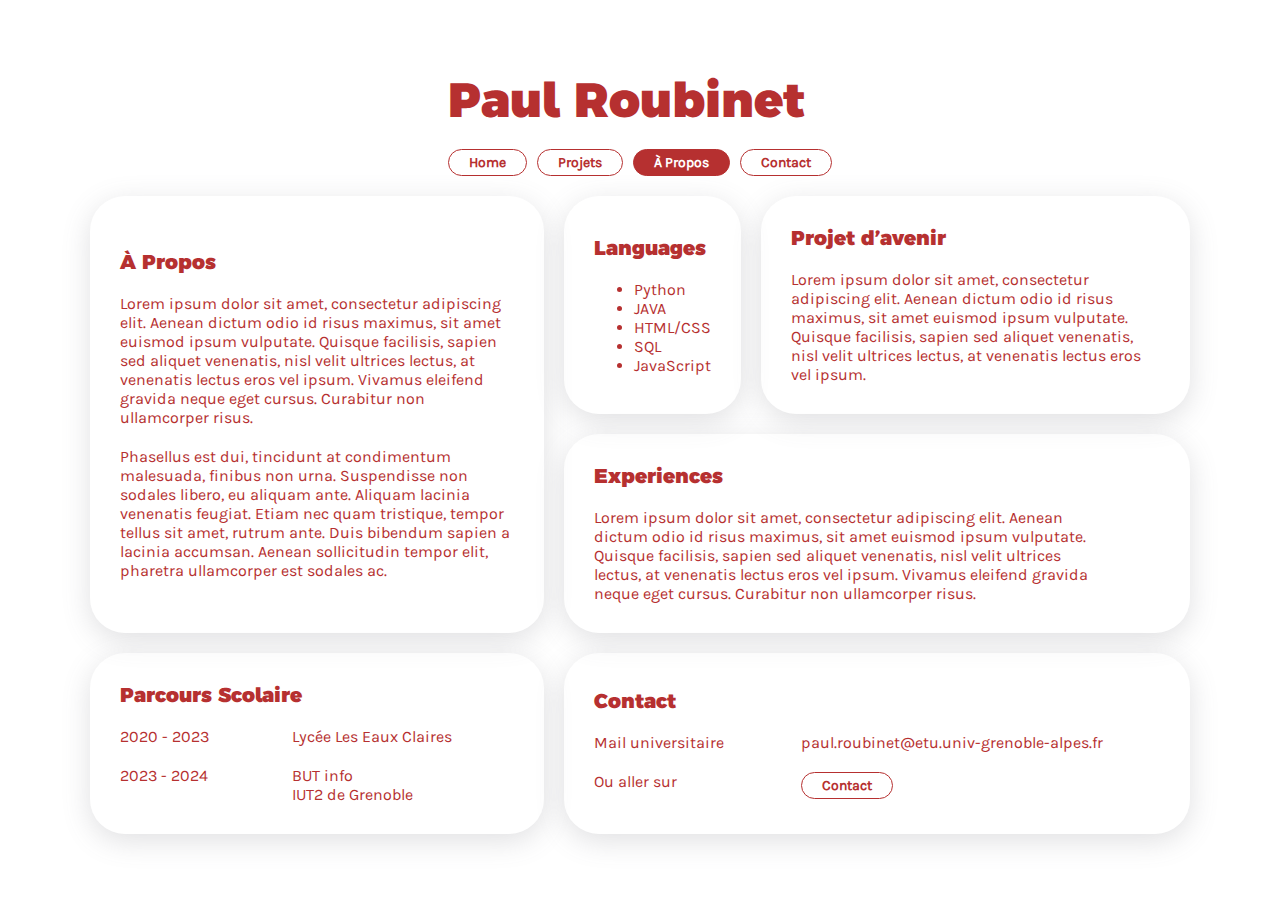
==== about.html @ 7966dd15 "Update widget styles and fix typos in about.html" ====
<!DOCTYPE html>
<html lang="en">
<head>
    <meta charset="UTF-8">
    <meta name="viewport" content="width=device-width, initial-scale=1.0">
    <title>Paul Roubinet</title>
    <link rel="stylesheet" href="style.css">
</head>
<body>

    <div class="scroll-watcher"></div>

    <div class="container">
        <div class="insideContainer">

            <h1>
                Paul Roubinet
            </h1>

            <div class="nav-bar">
                <ul>
                    <li><a href="index.html">Home</a></li>
                    <li><a href="projets.html">Projets</a></li>
                    <li><a class="current-page" href="#">À&nbsp;Propos</a></li>
                    <li><a href="contact.html">Contact</a></li>
                </ul>
            </div>

        </div>

        <div class="widgets">
            <div class="widget about">
                <h2>À Propos</h2>
                <p>
                    Lorem ipsum dolor sit amet, consectetur adipiscing elit. 
                    Aenean dictum odio id risus maximus, sit amet euismod ipsum vulputate. 
                    Quisque facilisis, sapien sed aliquet venenatis, nisl velit ultrices lectus,
                    at venenatis lectus eros vel ipsum. Vivamus eleifend gravida neque eget cursus.
                    Curabitur non ullamcorper risus.
                </p>
                <p>
                    Phasellus est dui, tincidunt at condimentum malesuada, finibus non urna. 
                    Suspendisse non sodales libero, eu aliquam ante. 
                    Aliquam lacinia venenatis feugiat. Etiam nec quam tristique,
                    tempor tellus sit amet, rutrum ante. Duis bibendum sapien a lacinia accumsan. 
                    Aenean sollicitudin tempor elit, pharetra ullamcorper est sodales ac.
                </p>
            </div>
            <div class="widget education">
                <h2>Parcours Scolaire</h2>
                <div class="grid">
                    <div class="one">2020 - 2023</div>
                    <div class="two">Lycée Les Eaux Claires</div>
                    <div class="three">2023 - 2024</div>
                    <div class="four">BUT info <br>
                                        IUT2 de Grenoble</div>
                </div>
            </div>
            <div class="widget langues">
                <h2>Languages</h2>
                <ul>
                    <li>Python</li>
                    <li>JAVA</li>
                    <li>HTML/CSS</li>
                    <li>SQL</li>
                    <li>JavaScript</li>
                </ul>
            </div>
            <div class="widget avenir">
                <h2>Projet d’avenir</h2>
                <p>
                    Lorem ipsum dolor sit amet, consectetur adipiscing elit.
                    Aenean dictum odio id risus maximus, sit amet euismod ipsum vulputate. 
                    Quisque facilisis, sapien sed aliquet venenatis, nisl velit ultrices lectus,
                    at venenatis lectus eros vel ipsum.
                </p>
            </div>
            <div class="widget experices">
                <h2>
                    Experiences
                </h2>
                <p>
                    Lorem ipsum dolor sit amet, consectetur adipiscing elit. 
                    Aenean dictum odio id risus maximus, sit amet euismod ipsum vulputate. 
                    Quisque facilisis, sapien sed aliquet venenatis, nisl velit ultrices lectus,
                    at venenatis lectus eros vel ipsum. Vivamus eleifend gravida neque eget cursus.
                    Curabitur non ullamcorper risus.
                </p>
            </div>
            <div class="widget contact">
                <h2>Contact</h2>
                <div class="grid">
                    <div class="one">Mail universitaire</div>
                    <div class="tow">paul.roubinet@etu.univ-grenoble-alpes.fr</div>
                    <div class="three">Ou aller sur</div>
                    <div class="four">
                        <a href="contact.html">Contact</a>
                    </div>
                </div>
            </div>
        </div>

    </div>


    <script src="menu.js"></script>
</body>
</html>
---- style.css ----
@font-face {
  font-family: "Argentum-Sans-Black";
  src: url("fonts/Argentum-Sans-Black.ttf.woff") format("woff"), url("fonts/Argentum-Sans-Black.ttf.svg#Argentum-Sans-Black") format("svg"), url("fonts/Argentum-Sans-Black.ttf.eot"), url("fonts/Argentum-Sans-Black.ttf.eot?#iefix") format("embedded-opentype");
  font-weight: normal;
  font-style: normal;
}
@font-face {
  font-family: "Karla";
  src: url("fonts/Karla.ttf.woff") format("woff"), url("fonts/Karla.ttf.svg#Karla") format("svg"), url("fonts/Karla.ttf.eot"), url("fonts/Karla.ttf.eot?#iefix") format("embedded-opentype");
  font-weight: normal;
  font-style: normal;
}
* {
  transition: all 0.3s ease-in-out;
}

html {
  font-size: 16px;
  font-family: "karla";
  font-weight: 100;
  scroll-behavior: smooth;
  color: #B63030;
  background-image: url("img/Gradient.jpg");
  background-size: cover;
  background-repeat: no-repeat;
  background-attachment: fixed;
  background-position: center;
  height: 100%;
}

body {
  display: flex;
  justify-content: center;
  align-items: center;
  flex-direction: column;
  height: auto;
  margin: 0;
  padding: 0;
}
body a {
  text-decoration: none;
  color: #B63030;
}
body .scroll-watcher {
  height: 5px;
  position: fixed;
  top: 0;
  z-index: 1000;
  background-color: #B63030;
  width: 100%;
  scale: 0 1;
  transform-origin: left;
  animation: scroll-watcher linear;
  animation-timeline: scroll();
}
@keyframes scroll-watcher {
  to {
    scale: 1 1;
  }
}
body .container {
  position: relative;
  display: flex;
  justify-content: center;
  flex-flow: column nowrap;
  align-items: center;
  min-width: 100%;
  min-height: 100svh;
}
body .container .insideContainer {
  display: flex;
  justify-content: center;
  flex-flow: column nowrap;
  align-items: left;
  gap: 10px;
}
body .container .insideContainer .projetDetails {
  display: flex;
  flex-direction: column;
  padding: 25px;
  background: rgba(255, 255, 255, 0.6);
  width: calc(100% - 50px);
  height: auto;
  box-shadow: rgba(100, 100, 111, 0.2) 0px 7px 29px 0px;
  border-radius: 25px;
}
body .container .insideContainer .projetDetails h3 {
  margin: 0;
}
body .container .insideContainer form {
  display: flex;
  flex-direction: column;
  gap: 10px;
  background: rgba(255, 255, 255, 0.25);
  box-shadow: 0 8px 32px 0 rgba(31, 38, 135, 0.37);
  border-radius: 30px;
  border: 1px solid rgba(255, 255, 255, 0.18);
  padding: 20px;
  margin-top: 2vh;
}
body .container .insideContainer form div {
  display: flex;
  flex-direction: column;
  gap: 5px;
}
body .container .insideContainer form label {
  margin-left: 1vw;
}
body .container .insideContainer form #name, body .container .insideContainer form #email, body .container .insideContainer form #message {
  width: calc(100% - 22px);
  padding: 10px;
  border-radius: 10px;
  border: 1px solid #B63030;
  transition: all 0.03s ease-in-out;
}
body .container .insideContainer form #message {
  height: 200px;
  resize: vertical;
}
body .container .insideContainer form #submit {
  width: 100%;
  background-color: #B63030;
  color: white;
  border: none;
  border-radius: 10px;
  padding: 10px;
  cursor: pointer;
  transition: all 0.3s ease-in-out;
}
body .container .insideContainer form #submit:hover {
  background-color: black;
  color: white;
}
body .container .widgets {
  display: grid;
  grid-template-columns: repeat(autofill);
  gap: 20px;
  grid-auto-rows: minmax(100px, auto);
  max-width: 1100px;
  margin-top: 15px;
}
body .container .widgets .widget {
  display: flex;
  flex-direction: column;
  justify-content: center;
  align-items: start;
  gap: 20px;
  background-color: rgba(255, 255, 255, 0.3);
  box-shadow: rgba(100, 100, 111, 0.2) 0px 7px 29px 0px;
  border-radius: 35px;
  padding: 30px;
}
body .container .widgets .widget h2 {
  margin: 0;
  font-size: 20px;
  font-weight: bold;
}
body .container .widgets .widget p {
  font-size: 16px;
  font-weight: 400;
  margin: 0;
}
body .container .widgets .widget ul {
  margin: 0;
}
body .container .widgets .about {
  grid-column: 1/3;
  grid-row: 1/3;
}
body .container .widgets .education {
  grid-column: 1/3;
  grid-row: 3;
  align-items: stretch;
}
body .container .widgets .langues {
  grid-column: 3;
  grid-row: 1;
}
body .container .widgets .avenir {
  grid-column: 4/6;
  grid-row: 1;
}
body .container .widgets .experices {
  grid-column: 3/6;
  grid-row: 2;
}
body .container .widgets .contact {
  grid-column: 3/6;
  grid-row: 3;
  align-items: stretch;
}
body .container .widgets .contact a {
  color: #B63030;
  padding: 4px 20px;
  border: 1px solid #B63030;
  border-radius: 50px;
  display: flex;
  justify-content: center;
  align-items: center;
  width: -moz-fit-content;
  width: fit-content;
  font-size: 14px;
  font-weight: 600;
}
body .container .widgets .contact a:hover {
  background-color: #B63030;
  color: white;
}
body .container .widgets .grid {
  display: grid;
  grid-template-columns: repeat(2);
  gap: 20px;
  grid-auto-rows: minmax(auto, max-width);
}
body .container .widgets .grid .one {
  grid-column: 1;
  grid-row: 1;
}
body .container .widgets .grid .two {
  grid-column: 2;
  grid-row: 1;
}
body .container .widgets .grid .three {
  grid-column: 1;
  grid-row: 2;
}
body .container .widgets .grid .four {
  grid-column: 2;
  grid-row: 2;
}
body .container .explore {
  position: absolute;
  bottom: 0;
  right: 50%;
  left: 50%;
  transform: translateX(-50%);
}
body .rightContainer {
  margin-left: calc(min(22vw + 52px, 452px) + 6vw);
  min-width: calc(100% - min(22vw + 52px, 452px) - 6vw);
  align-items: start;
}
body .projetsContainer {
  max-width: 1600px;
  min-width: 200px;
  align-items: start;
}
body .projetsContainer h2 {
  padding-left: 2vw;
}
body .projetsContainer a {
  text-decoration: underline;
}
body .projetsContainer .indexProjets {
  display: flex;
  justify-content: center;
  align-items: center;
  flex-flow: row wrap;
  gap: 20px;
  margin: 20px 0;
}
body .projetsContainer .indexProjets .projet-part {
  position: relative;
  display: flex;
  flex-direction: column;
  padding: 25px;
  background: rgba(255, 255, 255, 0.6);
  width: 325px;
  height: 150px;
  box-shadow: rgba(100, 100, 111, 0.2) 0px 7px 29px 0px;
  border-radius: 25px;
}
body .projetsContainer .indexProjets .projet-part h3 {
  margin: 0;
}
body .projetsContainer .indexProjets .projet-part .en-savoir-plus {
  background-color: #B63030;
  width: 120px;
  height: 35px;
  display: flex;
  justify-content: center;
  align-items: center;
  position: absolute;
  bottom: 20px;
  right: 20px;
  border-radius: 10px;
}
body .projetsContainer .indexProjets .projet-part .en-savoir-plus:hover {
  transform: scale(1.1);
}
body .projetsContainer .indexProjets .projet-part .en-savoir-plus a {
  color: white;
  text-decoration: none;
}
body .nav-bar ul {
  display: flex;
  justify-content: left;
  align-items: center;
  list-style: none;
  padding: 0;
  margin: 5px 0;
  gap: 10px;
  font-size: 14px;
  font-weight: 600;
}
body .nav-bar ul li {
  border-radius: 50px;
}
body .nav-bar ul li a {
  color: #B63030;
  padding: 4px 20px;
  border: 1px solid #B63030;
  border-radius: 50px;
  display: flex;
  justify-content: center;
  align-items: center;
}
body .nav-bar ul li a:hover {
  background-color: #B63030;
  color: white;
}
body .nav-bar ul li .current-page {
  background-color: #B63030;
  color: white;
}
body h1, body h2 {
  font-family: "Argentum-Sans-Black";
  font-size: 48px;
  margin: 5px 0;
}
body h2 {
  font-size: 36px;
}
body .always {
  position: fixed;
  top: 0;
  left: 0;
  padding: 20px;
  font-size: 24px;
  margin: 5px 0;
  z-index: 1000;
}
body .always h1 {
  font-size: 24px;
}
body .always .menu-toggle,
body .always .menu-checkbox {
  display: none;
}
body .burger {
  display: none;
}
body p {
  font-size: 16px;
  max-width: 500px;
  font-weight: 400;
  margin: 0 20px;
  margin: 5px 0;
}
body .glass {
  position: fixed;
  left: 20px;
  top: 50%;
  transform: translateY(-50%);
  padding: 15px;
  background: rgba(255, 255, 255, 0.25);
  box-shadow: 0 8px 32px 0 rgba(31, 38, 135, 0.37);
  backdrop-filter: blur(20px);
  -webkit-backdrop-filter: blur(20px);
  border-radius: 25px;
  border: 1px solid rgba(255, 255, 255, 0.18);
  width: 22vw;
  max-width: 400px;
  height: auto;
}
body .glass ul {
  display: flex;
  flex-direction: column;
  justify-content: center;
  align-items: left;
  list-style: none;
  padding: 0;
  margin: 0;
  gap: 10px;
  font-size: 16px;
  font-weight: 600;
}
body .glass ul li {
  border-radius: 10px;
  padding: 0;
  margin: 0;
  width: auto;
}
body .glass ul li a {
  color: #B63030;
  padding: 10px;
  border-radius: 10px;
  display: flex;
  justify-content: left;
  align-items: center;
}
body .glass ul li a:hover {
  background-color: rgba(255, 255, 255, 0.5);
}
body .glass ul li .current-zone {
  background-color: rgba(255, 255, 255, 0.5);
}

@media all and (max-width: 1100px) {
  .container {
    max-width: 100% !important;
  }
  .container .widgets {
    display: flex !important;
    flex-direction: column;
    margin-bottom: 20px;
  }
  .container .widgets .widget {
    margin: 0 20px;
  }
  .rightContainer {
    margin-left: 0 !important;
    min-width: 100vw !important;
    max-width: 100vw !important;
  }
  .explore {
    display: none;
  }
  .glass {
    display: hidden;
    overflow: hidden;
    visibility: hidden;
  }
  .glass * {
    display: hidden;
    overflow: hidden;
    visibility: hidden;
  }
  .insideContainer {
    margin: 0 20px;
  }
  .insideContainer p {
    font-size: 20px;
  }
  .insideContainer ul li a {
    padding: 4px 15px !important;
  }
  .always {
    display: flex;
    align-items: center;
    width: auto;
    top: auto !important;
    right: 1svh !important;
    left: 1svh !important;
    bottom: 1svh;
    margin: 0 !important;
    padding: 0 !important;
    background: rgba(255, 255, 255, 0.25);
    box-shadow: 0 8px 32px 0 rgba(31, 38, 135, 0.37);
    backdrop-filter: blur(20px);
    -webkit-backdrop-filter: blur(20px);
    border-radius: 25px;
    border: 1px solid rgba(255, 255, 255, 0.18);
  }
  .always h1 {
    padding: 5px 20px;
    margin: 0;
    z-index: 1001;
  }
  .always .menu-toggle {
    position: absolute;
    display: flex !important;
    justify-content: center;
    align-items: center;
    color: #B63030;
    cursor: pointer;
    right: 20px;
  }
  nav.burger {
    display: block;
    position: relative;
    z-index: 1000;
    position: fixed;
    top: 1svh;
    left: 1svh;
    right: 1svh;
    bottom: calc(1svh + 50px);
    padding: 15px;
    transform: translateX(-100vw);
    background: rgba(255, 255, 255, 0.25);
    backdrop-filter: blur(20px);
    -webkit-backdrop-filter: blur(20px);
    border-radius: 25px;
    border: 1px solid rgba(255, 255, 255, 0.18);
  }
  nav.burger.visible {
    transform: translateX(0%);
    box-shadow: 0 8px 32px 0 rgba(31, 38, 135, 0.37);
  }
  nav.burger ul {
    display: flex;
    flex-direction: column;
    justify-content: center;
    align-items: left;
    list-style: none;
    padding: 0;
    margin: 0;
    gap: 10px;
    font-size: 16px;
    font-weight: 600;
  }
  nav.burger ul li {
    border-radius: 10px;
    padding: 0;
    margin: 0;
    width: auto;
  }
  nav.burger ul li a {
    font-size: 20px;
    color: #B63030;
    padding: 10px;
    border-radius: 10px;
    display: flex;
    justify-content: left;
    align-items: center;
  }
  nav.burger ul li a:hover {
    background-color: rgba(255, 255, 255, 0.5);
  }
  nav.burger ul li .current-zone {
    background-color: rgba(255, 255, 255, 0.5);
  }
  nav.burger .close-btn {
    height: 50px;
    width: 50px;
    background-color: rgba(255, 255, 255, 0.5);
    border-radius: 50px;
    position: absolute;
    bottom: 20px;
    left: 50%;
    transform: translateX(-50%);
    display: flex;
    justify-content: center;
    align-items: center;
  }
  nav.burger .close-btn img {
    width: 20px;
    height: auto;
  }
}
@media all and (max-width: 400px) {
  .nav-bar {
    width: 100%;
    padding: 0;
    margin-left: 0;
    margin-right: 0;
  }
}
@media all and (max-height: 800px) {
  .explore {
    display: none;
  }
}/*# sourceMappingURL=style.css.map */
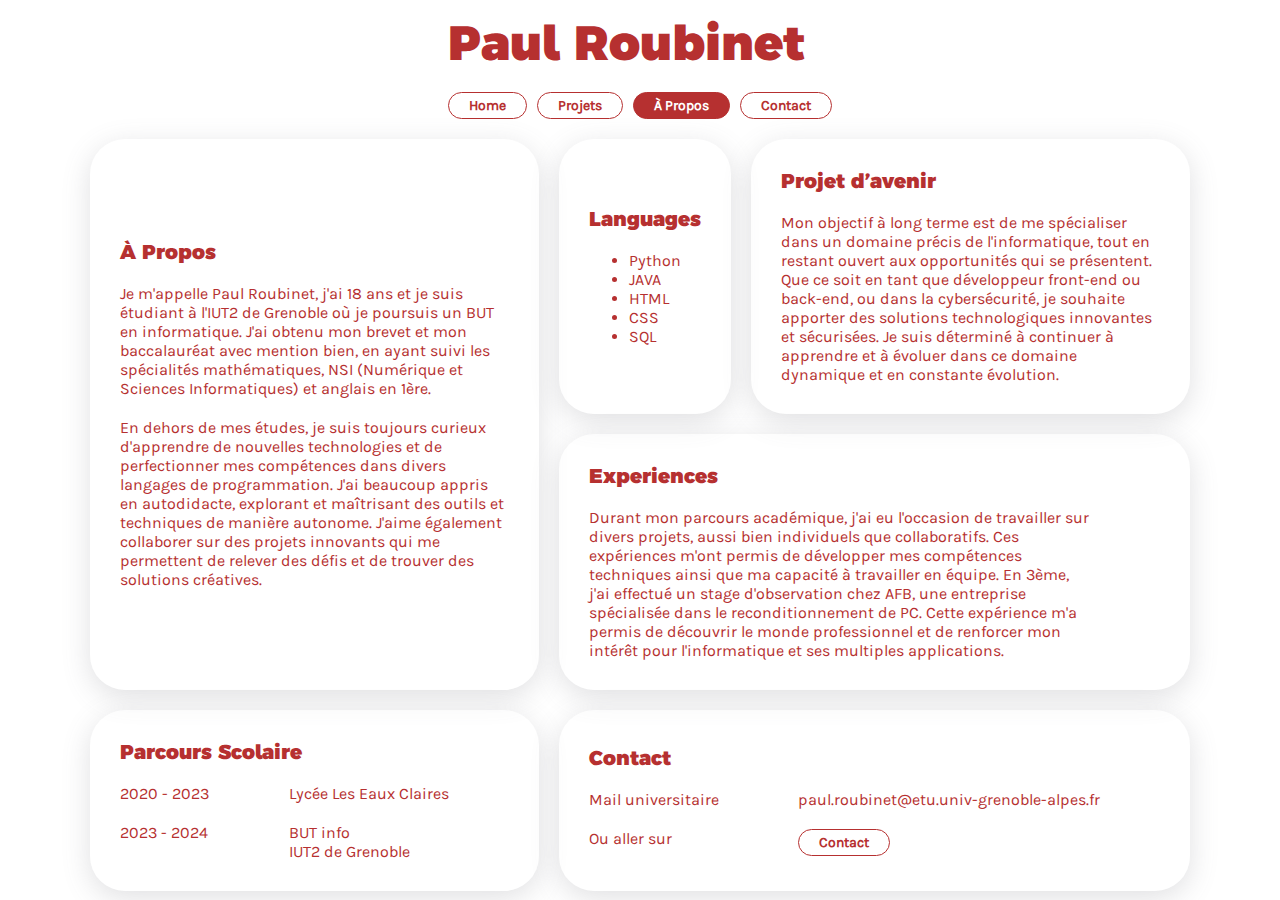
==== commit 3a69ed6d: "Update project container styles for better readability and text for the 1st project" ====
--- a/about.html
+++ b/about.html
@@ -32,18 +32,17 @@
             <div class="widget about">
                 <h2>À Propos</h2>
                 <p>
-                    Lorem ipsum dolor sit amet, consectetur adipiscing elit. 
-                    Aenean dictum odio id risus maximus, sit amet euismod ipsum vulputate. 
-                    Quisque facilisis, sapien sed aliquet venenatis, nisl velit ultrices lectus,
-                    at venenatis lectus eros vel ipsum. Vivamus eleifend gravida neque eget cursus.
-                    Curabitur non ullamcorper risus.
+                    Je m'appelle Paul Roubinet, j'ai 18 ans et je suis étudiant à l'IUT2 de Grenoble
+                    où je poursuis un BUT en informatique. J'ai obtenu mon brevet et mon baccalauréat
+                    avec mention bien, en ayant suivi les spécialités mathématiques, NSI 
+                    (Numérique et Sciences Informatiques) et anglais en 1ère.
                 </p>
                 <p>
-                    Phasellus est dui, tincidunt at condimentum malesuada, finibus non urna. 
-                    Suspendisse non sodales libero, eu aliquam ante. 
-                    Aliquam lacinia venenatis feugiat. Etiam nec quam tristique,
-                    tempor tellus sit amet, rutrum ante. Duis bibendum sapien a lacinia accumsan. 
-                    Aenean sollicitudin tempor elit, pharetra ullamcorper est sodales ac.
+                    En dehors de mes études, je suis toujours curieux d'apprendre de nouvelles 
+                    technologies et de perfectionner mes compétences dans divers langages de programmation.
+                    J'ai beaucoup appris en autodidacte, explorant et maîtrisant des outils et techniques 
+                    de manière autonome. J'aime également collaborer sur des projets innovants qui me 
+                    permettent de relever des défis et de trouver des solutions créatives.
                 </p>
             </div>
             <div class="widget education">
@@ -61,18 +60,19 @@
                 <ul>
                     <li>Python</li>
                     <li>JAVA</li>
-                    <li>HTML/CSS</li>
+                    <li>HTML</li>   
+                    <li>CSS</li>
                     <li>SQL</li>
-                    <li>JavaScript</li>
                 </ul>
             </div>
             <div class="widget avenir">
                 <h2>Projet d’avenir</h2>
                 <p>
-                    Lorem ipsum dolor sit amet, consectetur adipiscing elit.
-                    Aenean dictum odio id risus maximus, sit amet euismod ipsum vulputate. 
-                    Quisque facilisis, sapien sed aliquet venenatis, nisl velit ultrices lectus,
-                    at venenatis lectus eros vel ipsum.
+                    Mon objectif à long terme est de me spécialiser dans un domaine précis de l'informatique,
+                    tout en restant ouvert aux opportunités qui se présentent. Que ce soit en tant que développeur
+                    front-end ou back-end, ou dans la cybersécurité, je souhaite apporter des solutions 
+                    technologiques innovantes et sécurisées. Je suis déterminé à continuer à apprendre et 
+                    à évoluer dans ce domaine dynamique et en constante évolution.
                 </p>
             </div>
             <div class="widget experices">
@@ -80,18 +80,19 @@
                     Experiences
                 </h2>
                 <p>
-                    Lorem ipsum dolor sit amet, consectetur adipiscing elit. 
-                    Aenean dictum odio id risus maximus, sit amet euismod ipsum vulputate. 
-                    Quisque facilisis, sapien sed aliquet venenatis, nisl velit ultrices lectus,
-                    at venenatis lectus eros vel ipsum. Vivamus eleifend gravida neque eget cursus.
-                    Curabitur non ullamcorper risus.
+                    Durant mon parcours académique, j'ai eu l'occasion de travailler sur divers projets, 
+                    aussi bien individuels que collaboratifs. Ces expériences m'ont permis de développer 
+                    mes compétences techniques ainsi que ma capacité à travailler en équipe. En 3ème, 
+                    j'ai effectué un stage d'observation chez AFB, une entreprise spécialisée dans 
+                    le reconditionnement de PC. Cette expérience m'a permis de découvrir le monde professionnel 
+                    et de renforcer mon intérêt pour l'informatique et ses multiples applications.
                 </p>
             </div>
             <div class="widget contact">
                 <h2>Contact</h2>
                 <div class="grid">
                     <div class="one">Mail universitaire</div>
-                    <div class="tow">paul.roubinet@etu.univ-grenoble-alpes.fr</div>
+                    <div class="two">paul.roubinet@etu.univ-grenoble-alpes.fr</div>
                     <div class="three">Ou aller sur</div>
                     <div class="four">
                         <a href="contact.html">Contact</a>
--- a/style.css
+++ b/style.css
@@ -74,9 +74,13 @@
   align-items: left;
   gap: 10px;
 }
+body .container .insideContainer h2 {
+  margin-top: 6vh;
+}
 body .container .insideContainer .projetDetails {
   display: flex;
   flex-direction: column;
+  max-width: 750px;
   padding: 25px;
   background: rgba(255, 255, 255, 0.6);
   width: calc(100% - 50px);
@@ -84,8 +88,12 @@
   box-shadow: rgba(100, 100, 111, 0.2) 0px 7px 29px 0px;
   border-radius: 25px;
 }
+body .container .insideContainer .projetDetails p {
+  max-width: 700px;
+}
 body .container .insideContainer .projetDetails h3 {
-  margin: 0;
+  margin-top: 3vh;
+  margin-bottom: 1vh;
 }
 body .container .insideContainer form {
   display: flex;
@@ -244,6 +252,10 @@
   max-width: 1600px;
   min-width: 200px;
   align-items: start;
+}
+body .projetsContainer > p {
+  max-width: 800px;
+  padding-left: 2vw;
 }
 body .projetsContainer h2 {
   padding-left: 2vw;
@@ -417,6 +429,11 @@
   }
   .container .widgets .widget {
     margin: 0 20px;
+    max-width: 100vw;
+    font-size: 20px !important;
+  }
+  .container .widgets .widget p, .container .widgets .widget li {
+    font-size: 20px !important;
   }
   .rightContainer {
     margin-left: 0 !important;
@@ -444,6 +461,15 @@
   }
   .insideContainer ul li a {
     padding: 4px 15px !important;
+  }
+  .projetsContainer {
+    margin: 0 20px;
+  }
+  .projetsContainer > p {
+    font-size: 20px;
+  }
+  form label {
+    font-size: 20px;
   }
   .always {
     display: flex;
@@ -548,6 +574,17 @@
     height: auto;
   }
 }
+@media all and (max-width: 470px) {
+  .contact .grid {
+    display: flex !important;
+    flex-direction: column;
+    flex-wrap: wrap;
+    gap: 5px !important;
+  }
+  .contact .grid .two {
+    margin-bottom: 15px;
+  }
+}
 @media all and (max-width: 400px) {
   .nav-bar {
     width: 100%;
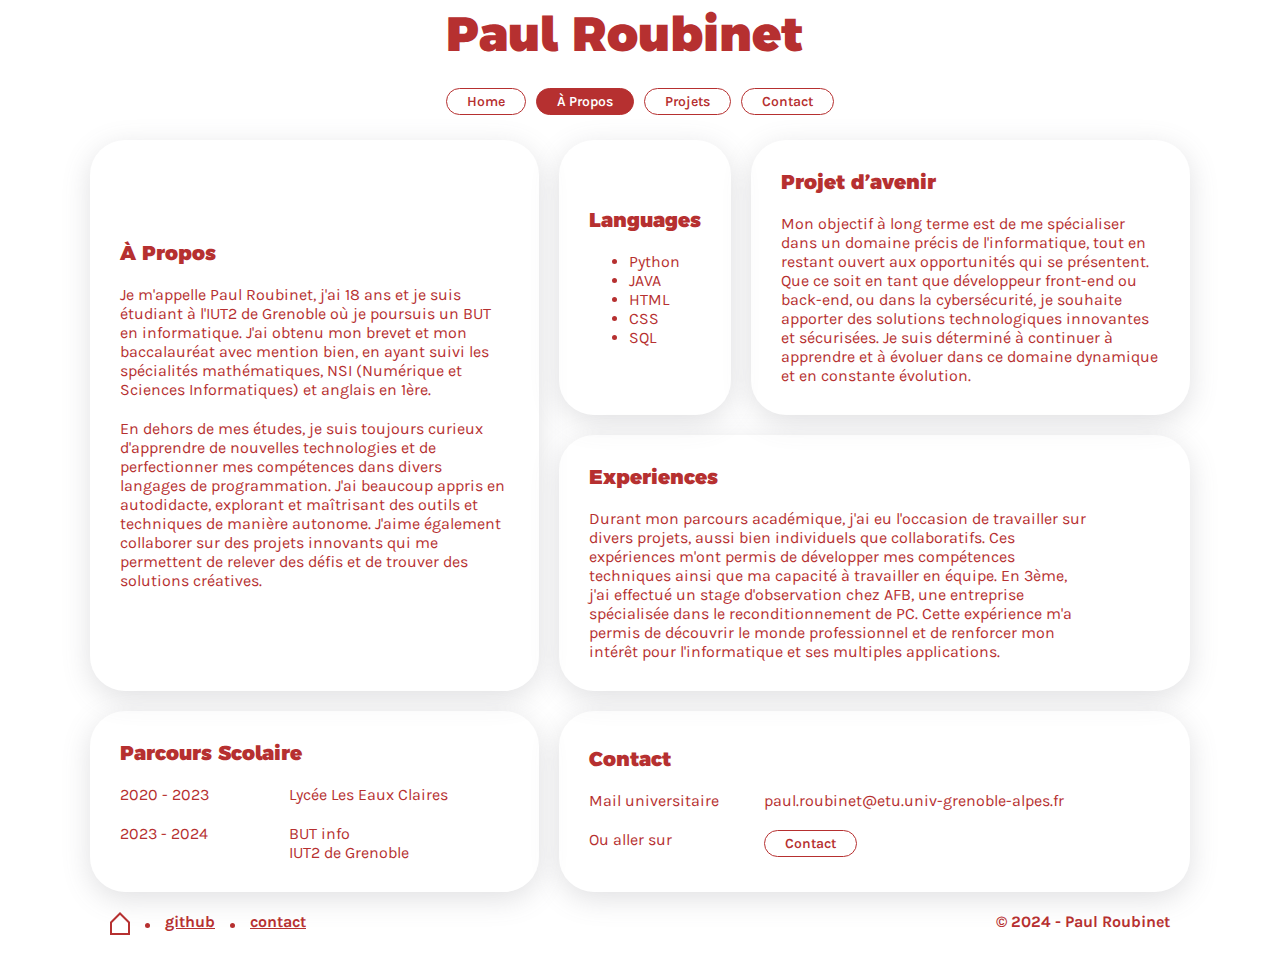
==== commit 252703ad: "Added the footer and imported the karla font from google font. Improved the contact page" ====
--- a/about.html
+++ b/about.html
@@ -20,8 +20,8 @@
             <div class="nav-bar">
                 <ul>
                     <li><a href="index.html">Home</a></li>
+                    <li><a class="current-page" href="#">À&nbsp;Propos</a></li>
                     <li><a href="projets.html">Projets</a></li>
-                    <li><a class="current-page" href="#">À&nbsp;Propos</a></li>
                     <li><a href="contact.html">Contact</a></li>
                 </ul>
             </div>
@@ -101,6 +101,19 @@
             </div>
         </div>
 
+        <footer id="inAbout">
+            <div>
+                <a href="index.html"><img src="img/home.svg" alt="home"></a>
+                <img src="img/point.svg" alt="point de séparation">
+                <a href="https://github.com/paaulrbn" target="_blank">github</a>
+                <img src="img/point.svg" alt="point de séparation">
+                <a href="contact.html">contact</a>
+            </div>
+    
+            <p>©&nbsp;2024&nbsp;-&nbsp;Paul&nbsp;Roubinet</p>
+    
+        </footer>
+
     </div>
 
 
--- a/style.css
+++ b/style.css
@@ -1,12 +1,7 @@
+@import url("https://fonts.googleapis.com/css2?family=IBM+Plex+Mono:ital,wght@0,100;0,200;0,300;0,400;0,500;0,600;0,700;1,100;1,200;1,300;1,400;1,500;1,600;1,700&family=Karla:ital,wght@0,200..800;1,200..800&display=swap");
 @font-face {
   font-family: "Argentum-Sans-Black";
   src: url("fonts/Argentum-Sans-Black.ttf.woff") format("woff"), url("fonts/Argentum-Sans-Black.ttf.svg#Argentum-Sans-Black") format("svg"), url("fonts/Argentum-Sans-Black.ttf.eot"), url("fonts/Argentum-Sans-Black.ttf.eot?#iefix") format("embedded-opentype");
-  font-weight: normal;
-  font-style: normal;
-}
-@font-face {
-  font-family: "Karla";
-  src: url("fonts/Karla.ttf.woff") format("woff"), url("fonts/Karla.ttf.svg#Karla") format("svg"), url("fonts/Karla.ttf.eot"), url("fonts/Karla.ttf.eot?#iefix") format("embedded-opentype");
   font-weight: normal;
   font-style: normal;
 }
@@ -73,14 +68,15 @@
   flex-flow: column nowrap;
   align-items: left;
   gap: 10px;
+  max-width: 750px;
 }
 body .container .insideContainer h2 {
-  margin-top: 6vh;
+  margin-top: 3vh;
 }
 body .container .insideContainer .projetDetails {
   display: flex;
   flex-direction: column;
-  max-width: 750px;
+  margin-bottom: 8vh;
   padding: 25px;
   background: rgba(255, 255, 255, 0.6);
   width: calc(100% - 50px);
@@ -88,12 +84,24 @@
   box-shadow: rgba(100, 100, 111, 0.2) 0px 7px 29px 0px;
   border-radius: 25px;
 }
+body .container .insideContainer .projetDetails ul {
+  margin: 0;
+}
+body .container .insideContainer .projetDetails ul li {
+  width: 100%;
+}
 body .container .insideContainer .projetDetails p {
   max-width: 700px;
 }
 body .container .insideContainer .projetDetails h3 {
   margin-top: 3vh;
   margin-bottom: 1vh;
+}
+body .container .insideContainer .projetDetails a {
+  text-decoration: underline;
+}
+body .container .insideContainer #last {
+  margin-bottom: 0;
 }
 body .container .insideContainer form {
   display: flex;
@@ -115,11 +123,26 @@
   margin-left: 1vw;
 }
 body .container .insideContainer form #name, body .container .insideContainer form #email, body .container .insideContainer form #message {
+  font-family: "Karla";
   width: calc(100% - 22px);
   padding: 10px;
   border-radius: 10px;
   border: 1px solid #B63030;
   transition: all 0.03s ease-in-out;
+  color: #000000;
+  font-weight: 500;
+}
+body .container .insideContainer form #name::-moz-placeholder, body .container .insideContainer form #email::-moz-placeholder, body .container .insideContainer form #message::-moz-placeholder {
+  color: #B63030;
+  font-weight: 400;
+}
+body .container .insideContainer form #name::placeholder, body .container .insideContainer form #email::placeholder, body .container .insideContainer form #message::placeholder {
+  color: #B63030;
+  font-weight: 400;
+}
+body .container .insideContainer form #name:focus, body .container .insideContainer form #email:focus, body .container .insideContainer form #message:focus {
+  color: #000000;
+  font-weight: 500;
 }
 body .container .insideContainer form #message {
   height: 200px;
@@ -128,7 +151,7 @@
 body .container .insideContainer form #submit {
   width: 100%;
   background-color: #B63030;
-  color: white;
+  color: #ffffff;
   border: none;
   border-radius: 10px;
   padding: 10px;
@@ -136,8 +159,8 @@
   transition: all 0.3s ease-in-out;
 }
 body .container .insideContainer form #submit:hover {
-  background-color: black;
-  color: white;
+  background-color: #000000;
+  color: #ffffff;
 }
 body .container .widgets {
   display: grid;
@@ -163,7 +186,7 @@
   font-size: 20px;
   font-weight: bold;
 }
-body .container .widgets .widget p {
+body .container .widgets .widget p, body .container .widgets .widget li, body .container .widgets .widget .grid {
   font-size: 16px;
   font-weight: 400;
   margin: 0;
@@ -212,7 +235,7 @@
 }
 body .container .widgets .contact a:hover {
   background-color: #B63030;
-  color: white;
+  color: #ffffff;
 }
 body .container .widgets .grid {
   display: grid;
@@ -252,6 +275,21 @@
   max-width: 1600px;
   min-width: 200px;
   align-items: start;
+}
+body .projetsContainer > * {
+  animation: appear linear;
+  animation-timeline: view();
+  animation-range: entry 0 cover 40%;
+}
+@keyframes appear {
+  from {
+    opacity: 0;
+    scale: 0.5;
+  }
+  to {
+    opacity: 1;
+    scale: 1;
+  }
 }
 body .projetsContainer > p {
   max-width: 800px;
@@ -296,12 +334,13 @@
   bottom: 20px;
   right: 20px;
   border-radius: 10px;
+  font-weight: normal;
 }
 body .projetsContainer .indexProjets .projet-part .en-savoir-plus:hover {
   transform: scale(1.1);
 }
 body .projetsContainer .indexProjets .projet-part .en-savoir-plus a {
-  color: white;
+  color: #ffffff;
   text-decoration: none;
 }
 body .nav-bar ul {
@@ -312,11 +351,11 @@
   padding: 0;
   margin: 5px 0;
   gap: 10px;
-  font-size: 14px;
-  font-weight: 600;
 }
 body .nav-bar ul li {
   border-radius: 50px;
+  font-weight: 600;
+  font-size: 14px;
 }
 body .nav-bar ul li a {
   color: #B63030;
@@ -329,11 +368,11 @@
 }
 body .nav-bar ul li a:hover {
   background-color: #B63030;
-  color: white;
+  color: #ffffff;
 }
 body .nav-bar ul li .current-page {
   background-color: #B63030;
-  color: white;
+  color: #ffffff;
 }
 body h1, body h2 {
   font-family: "Argentum-Sans-Black";
@@ -362,7 +401,7 @@
 body .burger {
   display: none;
 }
-body p {
+body p, body li, body .grid {
   font-size: 16px;
   max-width: 500px;
   font-weight: 400;
@@ -394,10 +433,10 @@
   padding: 0;
   margin: 0;
   gap: 10px;
+}
+body .glass ul li {
   font-size: 16px;
   font-weight: 600;
-}
-body .glass ul li {
   border-radius: 10px;
   padding: 0;
   margin: 0;
@@ -417,6 +456,34 @@
 body .glass ul li .current-zone {
   background-color: rgba(255, 255, 255, 0.5);
 }
+body footer {
+  padding: 20px;
+  margin: 0;
+  display: flex;
+  justify-content: space-between;
+  max-width: 1165px;
+  width: calc(100% - 40px);
+  font-weight: bold;
+}
+body footer div {
+  display: flex;
+  gap: 15px;
+}
+body footer a {
+  text-decoration: underline;
+}
+body footer p {
+  margin: 0;
+  justify-self: end;
+  font-weight: inherit;
+}
+body #inProjets {
+  margin-bottom: 8vh;
+  max-width: 710px;
+}
+body #inAbout {
+  max-width: 1060px;
+}
 
 @media all and (max-width: 1100px) {
   .container {
@@ -432,7 +499,7 @@
     max-width: 100vw;
     font-size: 20px !important;
   }
-  .container .widgets .widget p, .container .widgets .widget li {
+  .container .widgets .widget p, .container .widgets .widget li, .container .widgets .widget .grid {
     font-size: 20px !important;
   }
   .rightContainer {
@@ -462,14 +529,23 @@
   .insideContainer ul li a {
     padding: 4px 15px !important;
   }
+  .insideContainer .projetDetails li {
+    font-size: 20px;
+  }
+  .insideContainer .projetDetails h3 {
+    font-size: 24px;
+  }
   .projetsContainer {
     margin: 0 20px;
   }
   .projetsContainer > p {
     font-size: 20px;
   }
-  form label {
+  form #name, form #email, form #message {
     font-size: 20px;
+  }
+  form #message {
+    height: 300px !important;
   }
   .always {
     display: flex;
@@ -483,7 +559,7 @@
     padding: 0 !important;
     background: rgba(255, 255, 255, 0.25);
     box-shadow: 0 8px 32px 0 rgba(31, 38, 135, 0.37);
-    backdrop-filter: blur(20px);
+    backdrop-filter: blur(10px);
     -webkit-backdrop-filter: blur(20px);
     border-radius: 25px;
     border: 1px solid rgba(255, 255, 255, 0.18);
@@ -515,13 +591,12 @@
     transform: translateX(-100vw);
     background: rgba(255, 255, 255, 0.25);
     backdrop-filter: blur(20px);
-    -webkit-backdrop-filter: blur(20px);
+    -webkit-backdrop-filter: blur(10px);
     border-radius: 25px;
     border: 1px solid rgba(255, 255, 255, 0.18);
   }
   nav.burger.visible {
     transform: translateX(0%);
-    box-shadow: 0 8px 32px 0 rgba(31, 38, 135, 0.37);
   }
   nav.burger ul {
     display: flex;
@@ -532,14 +607,14 @@
     padding: 0;
     margin: 0;
     gap: 10px;
-    font-size: 16px;
-    font-weight: 600;
   }
   nav.burger ul li {
     border-radius: 10px;
     padding: 0;
     margin: 0;
     width: auto;
+    font-size: 16px;
+    font-weight: 600;
   }
   nav.burger ul li a {
     font-size: 20px;
@@ -573,6 +648,9 @@
     width: 20px;
     height: auto;
   }
+  footer p {
+    display: none;
+  }
 }
 @media all and (max-width: 470px) {
   .contact .grid {
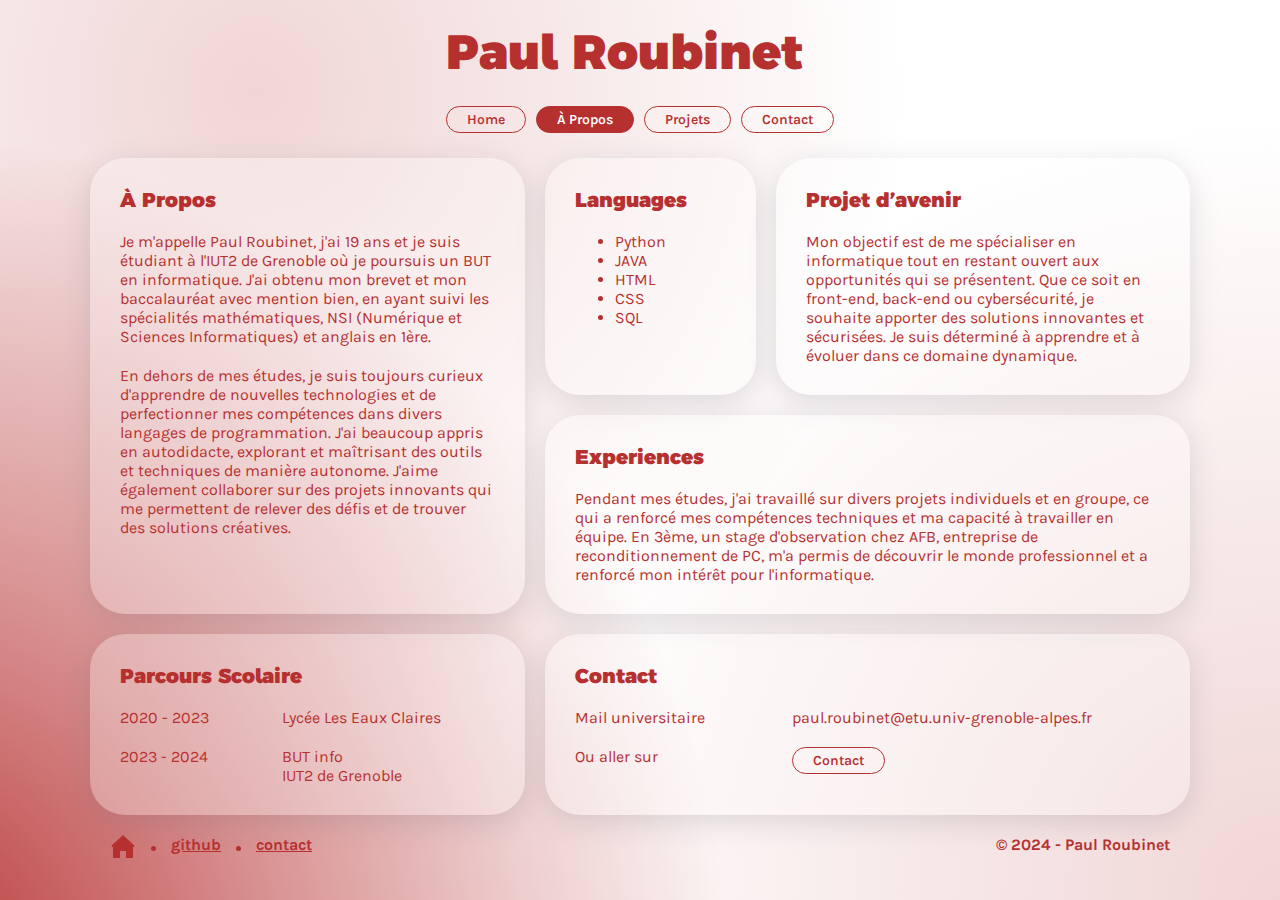
==== commit 1a5f94ae: "Update age in about.html and position of some buttons" ====
--- a/about.html
+++ b/about.html
@@ -32,7 +32,7 @@
             <div class="widget about">
                 <h2>À Propos</h2>
                 <p>
-                    Je m'appelle Paul Roubinet, j'ai 18 ans et je suis étudiant à l'IUT2 de Grenoble
+                    Je m'appelle Paul Roubinet, j'ai 19 ans et je suis étudiant à l'IUT2 de Grenoble
                     où je poursuis un BUT en informatique. J'ai obtenu mon brevet et mon baccalauréat
                     avec mention bien, en ayant suivi les spécialités mathématiques, NSI 
                     (Numérique et Sciences Informatiques) et anglais en 1ère.
@@ -68,11 +68,10 @@
             <div class="widget avenir">
                 <h2>Projet d’avenir</h2>
                 <p>
-                    Mon objectif à long terme est de me spécialiser dans un domaine précis de l'informatique,
-                    tout en restant ouvert aux opportunités qui se présentent. Que ce soit en tant que développeur
-                    front-end ou back-end, ou dans la cybersécurité, je souhaite apporter des solutions 
-                    technologiques innovantes et sécurisées. Je suis déterminé à continuer à apprendre et 
-                    à évoluer dans ce domaine dynamique et en constante évolution.
+                    Mon objectif est de me spécialiser en informatique tout en restant ouvert aux opportunités
+                    qui se présentent. Que ce soit en front-end, back-end ou cybersécurité,
+                    je souhaite apporter des solutions innovantes et sécurisées. Je suis déterminé à
+                    apprendre et à évoluer dans ce domaine dynamique.
                 </p>
             </div>
             <div class="widget experices">
@@ -80,12 +79,10 @@
                     Experiences
                 </h2>
                 <p>
-                    Durant mon parcours académique, j'ai eu l'occasion de travailler sur divers projets, 
-                    aussi bien individuels que collaboratifs. Ces expériences m'ont permis de développer 
-                    mes compétences techniques ainsi que ma capacité à travailler en équipe. En 3ème, 
-                    j'ai effectué un stage d'observation chez AFB, une entreprise spécialisée dans 
-                    le reconditionnement de PC. Cette expérience m'a permis de découvrir le monde professionnel 
-                    et de renforcer mon intérêt pour l'informatique et ses multiples applications.
+                    Pendant mes études, j'ai travaillé sur divers projets individuels et en groupe,
+                    ce qui a renforcé mes compétences techniques et ma capacité à travailler en équipe.
+                    En 3ème, un stage d'observation chez AFB, entreprise de reconditionnement de PC,
+                    m'a permis de découvrir le monde professionnel et a renforcé mon intérêt pour l'informatique.
                 </p>
             </div>
             <div class="widget contact">
--- a/style.css
+++ b/style.css
@@ -15,7 +15,8 @@
   font-weight: 100;
   scroll-behavior: smooth;
   color: #B63030;
-  background-image: url("img/Gradient.jpg");
+  background: rgb(182, 48, 48);
+  background: radial-gradient(circle at -10% 110%, rgb(182, 48, 48) 0%, rgba(255, 255, 255, 0) 50%), radial-gradient(circle at 20% 10%, rgba(182, 48, 48, 0.2) 0%, rgba(255, 255, 255, 0) 50%), radial-gradient(circle at 100% 100%, rgba(182, 48, 48, 0.2) 0%, rgba(255, 255, 255, 0) 50%);
   background-size: cover;
   background-repeat: no-repeat;
   background-attachment: fixed;
@@ -173,7 +174,7 @@
 body .container .widgets .widget {
   display: flex;
   flex-direction: column;
-  justify-content: center;
+  justify-content: start;
   align-items: start;
   gap: 20px;
   background-color: rgba(255, 255, 255, 0.3);
@@ -190,6 +191,7 @@
   font-size: 16px;
   font-weight: 400;
   margin: 0;
+  max-width: 100%;
 }
 body .container .widgets .widget ul {
   margin: 0;
@@ -331,8 +333,8 @@
   justify-content: center;
   align-items: center;
   position: absolute;
-  bottom: 20px;
-  right: 20px;
+  bottom: 15px;
+  right: 15px;
   border-radius: 10px;
   font-weight: normal;
 }
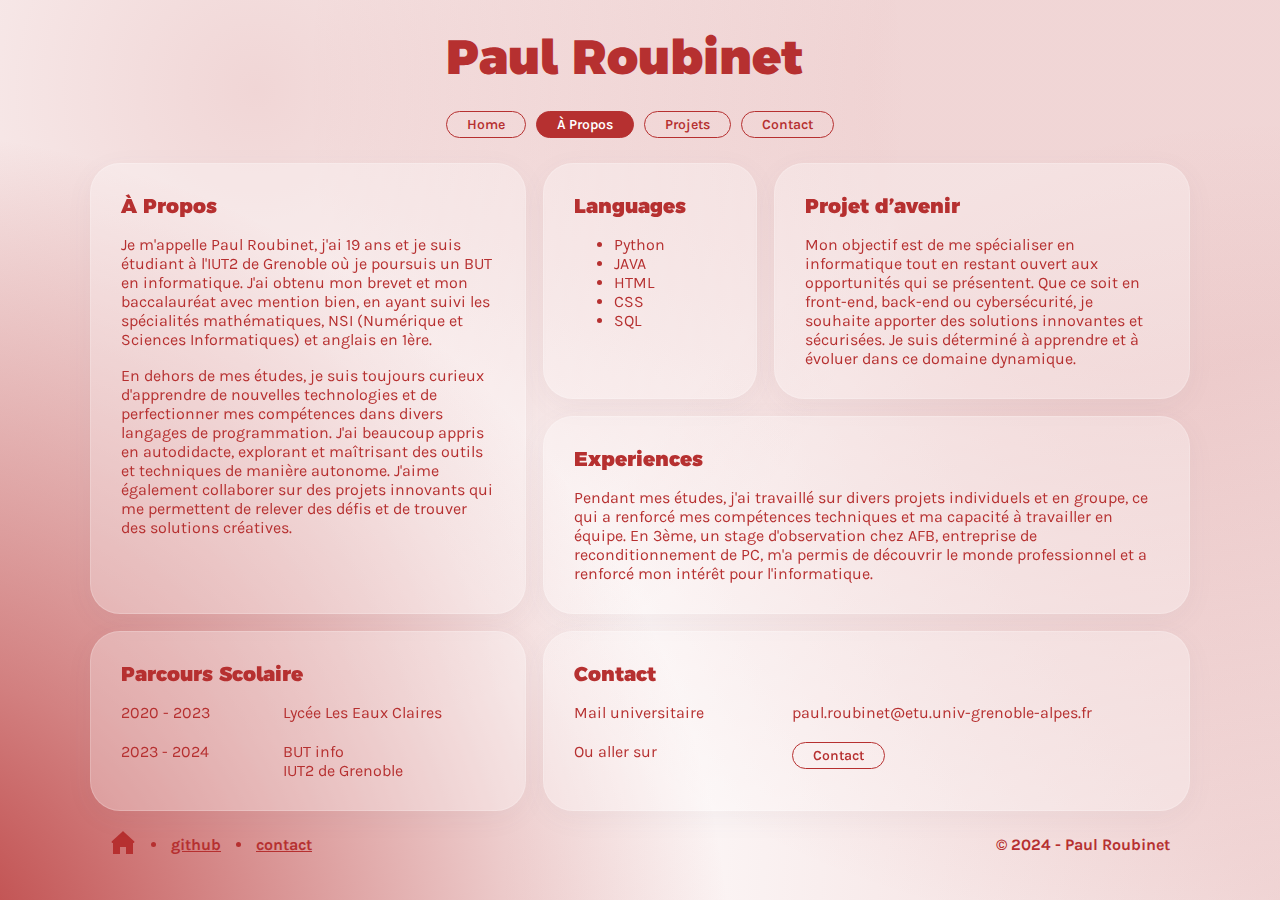
==== commit c6a42793: "style: Update widget style on hover" ====
--- a/about.html
+++ b/about.html
@@ -29,7 +29,7 @@
         </div>
 
         <div class="widgets">
-            <div class="widget about">
+            <div class="widget about" data-tilt data-tilt-glare>
                 <h2>À Propos</h2>
                 <p>
                     Je m'appelle Paul Roubinet, j'ai 19 ans et je suis étudiant à l'IUT2 de Grenoble
@@ -45,7 +45,7 @@
                     permettent de relever des défis et de trouver des solutions créatives.
                 </p>
             </div>
-            <div class="widget education">
+            <div class="widget education" data-tilt data-tilt-glare>
                 <h2>Parcours Scolaire</h2>
                 <div class="grid">
                     <div class="one">2020 - 2023</div>
@@ -55,7 +55,7 @@
                                         IUT2 de Grenoble</div>
                 </div>
             </div>
-            <div class="widget langues">
+            <div class="widget langues" data-tilt data-tilt-glare>
                 <h2>Languages</h2>
                 <ul>
                     <li>Python</li>
@@ -65,7 +65,7 @@
                     <li>SQL</li>
                 </ul>
             </div>
-            <div class="widget avenir">
+            <div class="widget avenir" data-tilt data-tilt-glare>
                 <h2>Projet d’avenir</h2>
                 <p>
                     Mon objectif est de me spécialiser en informatique tout en restant ouvert aux opportunités
@@ -74,7 +74,7 @@
                     apprendre et à évoluer dans ce domaine dynamique.
                 </p>
             </div>
-            <div class="widget experices">
+            <div class="widget experices" data-tilt data-tilt-glare>
                 <h2>
                     Experiences
                 </h2>
@@ -85,7 +85,7 @@
                     m'a permis de découvrir le monde professionnel et a renforcé mon intérêt pour l'informatique.
                 </p>
             </div>
-            <div class="widget contact">
+            <div class="widget contact" data-tilt data-tilt-glare>
                 <h2>Contact</h2>
                 <div class="grid">
                     <div class="one">Mail universitaire</div>
@@ -113,7 +113,7 @@
 
     </div>
 
-
+    <script src="vanilla-tilt.js"></script>
     <script src="menu.js"></script>
 </body>
 </html>--- a/style.css
+++ b/style.css
@@ -5,18 +5,13 @@
   font-weight: normal;
   font-style: normal;
 }
-* {
-  transition: all 0.3s ease-in-out;
-}
-
 html {
   font-size: 16px;
   font-family: "karla";
   font-weight: 100;
   scroll-behavior: smooth;
   color: #B63030;
-  background: rgb(182, 48, 48);
-  background: radial-gradient(circle at -10% 110%, rgb(182, 48, 48) 0%, rgba(255, 255, 255, 0) 50%), radial-gradient(circle at 20% 10%, rgba(182, 48, 48, 0.2) 0%, rgba(255, 255, 255, 0) 50%), radial-gradient(circle at 100% 100%, rgba(182, 48, 48, 0.2) 0%, rgba(255, 255, 255, 0) 50%);
+  background: radial-gradient(circle at -10% 110%, rgb(182, 48, 48) 0%, rgba(255, 255, 255, 0) 50%), radial-gradient(circle at 20% 10%, rgba(182, 48, 48, 0.2) 0%, rgba(255, 255, 255, 0) 50%), radial-gradient(circle at 100% 100%, rgba(182, 48, 48, 0.2) 0%, rgba(255, 255, 255, 0) 50%), radial-gradient(circle at 90% 10%, rgba(182, 48, 48, 0.2) 20%, rgba(255, 255, 255, 0) 60%);
   background-size: cover;
   background-repeat: no-repeat;
   background-attachment: fixed;
@@ -113,7 +108,7 @@
   border-radius: 30px;
   border: 1px solid rgba(255, 255, 255, 0.18);
   padding: 20px;
-  margin-top: 2vh;
+  margin: 2vh 0;
 }
 body .container .insideContainer form div {
   display: flex;
@@ -125,13 +120,15 @@
 }
 body .container .insideContainer form #name, body .container .insideContainer form #email, body .container .insideContainer form #message {
   font-family: "Karla";
+  font-size: 14px;
   width: calc(100% - 22px);
   padding: 10px;
   border-radius: 10px;
-  border: 1px solid #B63030;
+  border: none;
   transition: all 0.03s ease-in-out;
   color: #000000;
   font-weight: 500;
+  box-shadow: rgba(149, 157, 165, 0.2) 0px 8px 24px;
 }
 body .container .insideContainer form #name::-moz-placeholder, body .container .insideContainer form #email::-moz-placeholder, body .container .insideContainer form #message::-moz-placeholder {
   color: #B63030;
@@ -150,6 +147,7 @@
   resize: vertical;
 }
 body .container .insideContainer form #submit {
+  font-family: "Karla";
   width: 100%;
   background-color: #B63030;
   color: #ffffff;
@@ -166,21 +164,24 @@
 body .container .widgets {
   display: grid;
   grid-template-columns: repeat(autofill);
-  gap: 20px;
+  gap: 17px;
   grid-auto-rows: minmax(100px, auto);
   max-width: 1100px;
   margin-top: 15px;
 }
 body .container .widgets .widget {
+  transition: none;
+  cursor: pointer;
   display: flex;
   flex-direction: column;
   justify-content: start;
   align-items: start;
-  gap: 20px;
+  gap: 17px;
   background-color: rgba(255, 255, 255, 0.3);
-  box-shadow: rgba(100, 100, 111, 0.2) 0px 7px 29px 0px;
-  border-radius: 35px;
+  box-shadow: rgba(100, 100, 111, 0.05) 0px 7px 29px 0px;
+  border-radius: 30px;
   padding: 30px;
+  border: 1px solid rgba(255, 255, 255, 0.18);
 }
 body .container .widgets .widget h2 {
   margin: 0;
@@ -295,10 +296,10 @@
 }
 body .projetsContainer > p {
   max-width: 800px;
-  padding-left: 2vw;
+  padding: 0 25px;
 }
 body .projetsContainer h2 {
-  padding-left: 2vw;
+  padding: 0 25px;
 }
 body .projetsContainer a {
   text-decoration: underline;
@@ -337,6 +338,7 @@
   right: 15px;
   border-radius: 10px;
   font-weight: normal;
+  transition: all 0.3s ease-in-out;
 }
 body .projetsContainer .indexProjets .projet-part .en-savoir-plus:hover {
   transform: scale(1.1);
@@ -382,7 +384,7 @@
   margin: 5px 0;
 }
 body h2 {
-  font-size: 36px;
+  font-size: 27px;
 }
 body .always {
   position: fixed;
@@ -418,8 +420,8 @@
   padding: 15px;
   background: rgba(255, 255, 255, 0.25);
   box-shadow: 0 8px 32px 0 rgba(31, 38, 135, 0.37);
-  backdrop-filter: blur(20px);
-  -webkit-backdrop-filter: blur(20px);
+  -webkit-backdrop-filter: blur(15px);
+          backdrop-filter: blur(15px);
   border-radius: 25px;
   border: 1px solid rgba(255, 255, 255, 0.18);
   width: 22vw;
@@ -463,12 +465,14 @@
   margin: 0;
   display: flex;
   justify-content: space-between;
+  align-items: center;
   max-width: 1165px;
   width: calc(100% - 40px);
   font-weight: bold;
 }
 body footer div {
   display: flex;
+  align-items: center;
   gap: 15px;
 }
 body footer a {
@@ -499,10 +503,10 @@
   .container .widgets .widget {
     margin: 0 20px;
     max-width: 100vw;
-    font-size: 20px !important;
+    font-size: 17px !important;
   }
   .container .widgets .widget p, .container .widgets .widget li, .container .widgets .widget .grid {
-    font-size: 20px !important;
+    font-size: 17px !important;
   }
   .rightContainer {
     margin-left: 0 !important;
@@ -526,13 +530,13 @@
     margin: 0 20px;
   }
   .insideContainer p {
-    font-size: 20px;
+    font-size: 17px;
   }
   .insideContainer ul li a {
     padding: 4px 15px !important;
   }
   .insideContainer .projetDetails li {
-    font-size: 20px;
+    font-size: 17px;
   }
   .insideContainer .projetDetails h3 {
     font-size: 24px;
@@ -541,10 +545,10 @@
     margin: 0 20px;
   }
   .projetsContainer > p {
-    font-size: 20px;
+    font-size: 17px;
   }
   form #name, form #email, form #message {
-    font-size: 20px;
+    font-size: 17px;
   }
   form #message {
     height: 300px !important;
@@ -561,8 +565,8 @@
     padding: 0 !important;
     background: rgba(255, 255, 255, 0.25);
     box-shadow: 0 8px 32px 0 rgba(31, 38, 135, 0.37);
-    backdrop-filter: blur(10px);
-    -webkit-backdrop-filter: blur(20px);
+    -webkit-backdrop-filter: blur(5px);
+            backdrop-filter: blur(5px);
     border-radius: 25px;
     border: 1px solid rgba(255, 255, 255, 0.18);
   }
@@ -581,6 +585,7 @@
     right: 20px;
   }
   nav.burger {
+    transition: all 0.3s ease-out;
     display: block;
     position: relative;
     z-index: 1000;
@@ -590,10 +595,10 @@
     right: 1svh;
     bottom: calc(1svh + 50px);
     padding: 15px;
-    transform: translateX(-100vw);
+    transform: translateX(100vw);
     background: rgba(255, 255, 255, 0.25);
-    backdrop-filter: blur(20px);
-    -webkit-backdrop-filter: blur(10px);
+    -webkit-backdrop-filter: blur(15px);
+            backdrop-filter: blur(15px);
     border-radius: 25px;
     border: 1px solid rgba(255, 255, 255, 0.18);
   }
@@ -619,7 +624,7 @@
     font-weight: 600;
   }
   nav.burger ul li a {
-    font-size: 20px;
+    font-size: 17px;
     color: #B63030;
     padding: 10px;
     border-radius: 10px;
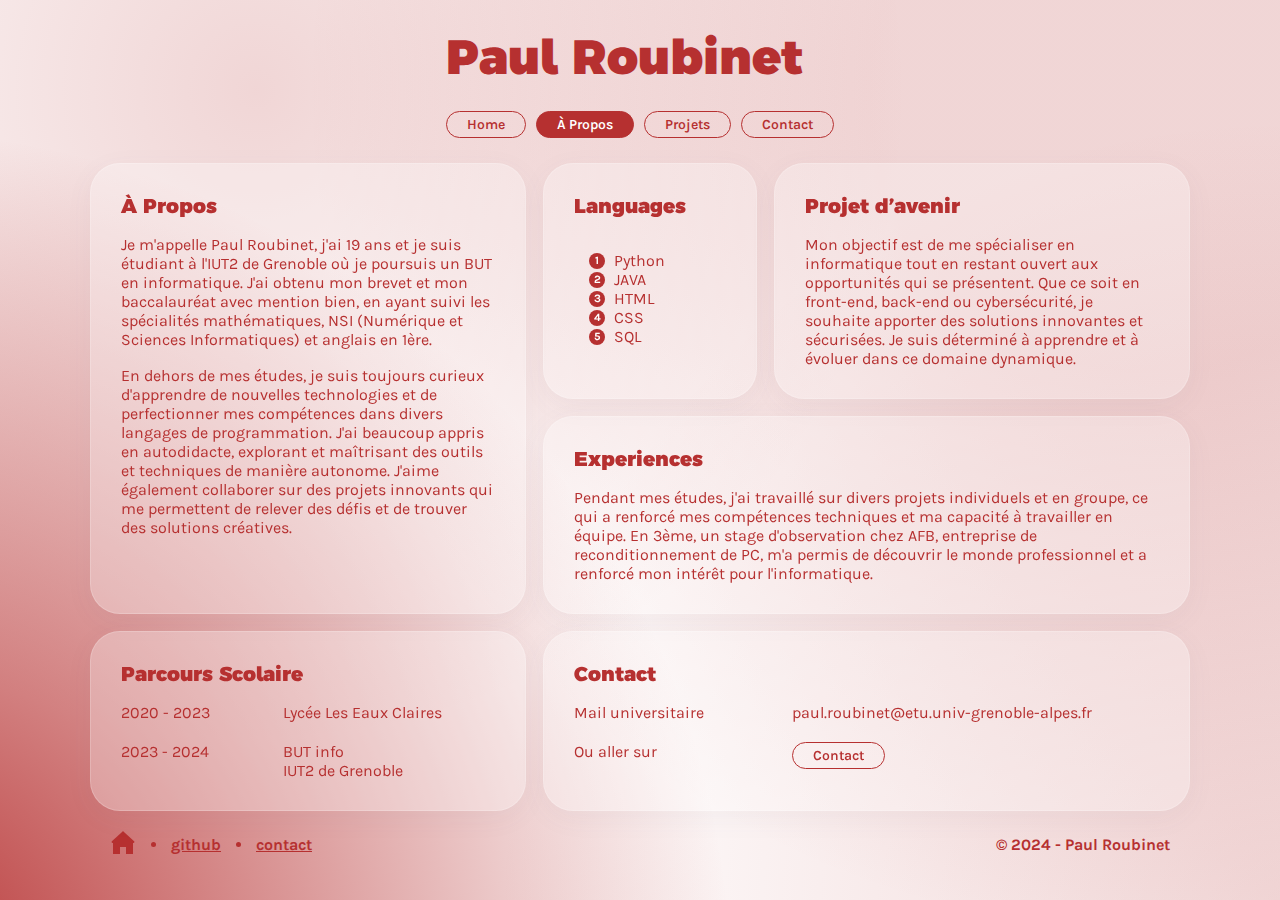
==== commit 1a5e185a: "style: Update max-glare value for tilt effect and adjust list numbering in about.html" ====
--- a/about.html
+++ b/about.html
@@ -57,13 +57,13 @@
             </div>
             <div class="widget langues" data-tilt data-tilt-glare>
                 <h2>Languages</h2>
-                <ul>
+                <ol>
                     <li>Python</li>
                     <li>JAVA</li>
                     <li>HTML</li>   
                     <li>CSS</li>
                     <li>SQL</li>
-                </ul>
+                </ol>
             </div>
             <div class="widget avenir" data-tilt data-tilt-glare>
                 <h2>Projet d’avenir</h2>
--- a/style.css
+++ b/style.css
@@ -210,6 +210,26 @@
   grid-column: 3;
   grid-row: 1;
 }
+body .container .widgets .langues ol li {
+  display: flex;
+  counter-increment: numbers;
+  align-items: center;
+}
+body .container .widgets .langues ol li::before {
+  content: counter(numbers);
+  width: 16px;
+  height: 16px;
+  color: #ffffff;
+  background-color: #B63030;
+  border-radius: 50%;
+  position: absolute;
+  display: flex;
+  left: 45px;
+  justify-content: center;
+  align-items: center;
+  font-size: 0.7em;
+  font-weight: bold;
+}
 body .container .widgets .avenir {
   grid-column: 4/6;
   grid-row: 1;
@@ -362,17 +382,20 @@
   font-size: 14px;
 }
 body .nav-bar ul li a {
+  transition: all 0.15s ease-in-out;
   color: #B63030;
+  z-index: 0;
   padding: 4px 20px;
   border: 1px solid #B63030;
   border-radius: 50px;
   display: flex;
   justify-content: center;
   align-items: center;
+  position: relative;
 }
 body .nav-bar ul li a:hover {
+  color: #ffffff;
   background-color: #B63030;
-  color: #ffffff;
 }
 body .nav-bar ul li .current-page {
   background-color: #B63030;
@@ -447,6 +470,7 @@
   width: auto;
 }
 body .glass ul li a {
+  transition: all 0.15s ease-in-out;
   color: #B63030;
   padding: 10px;
   border-radius: 10px;
